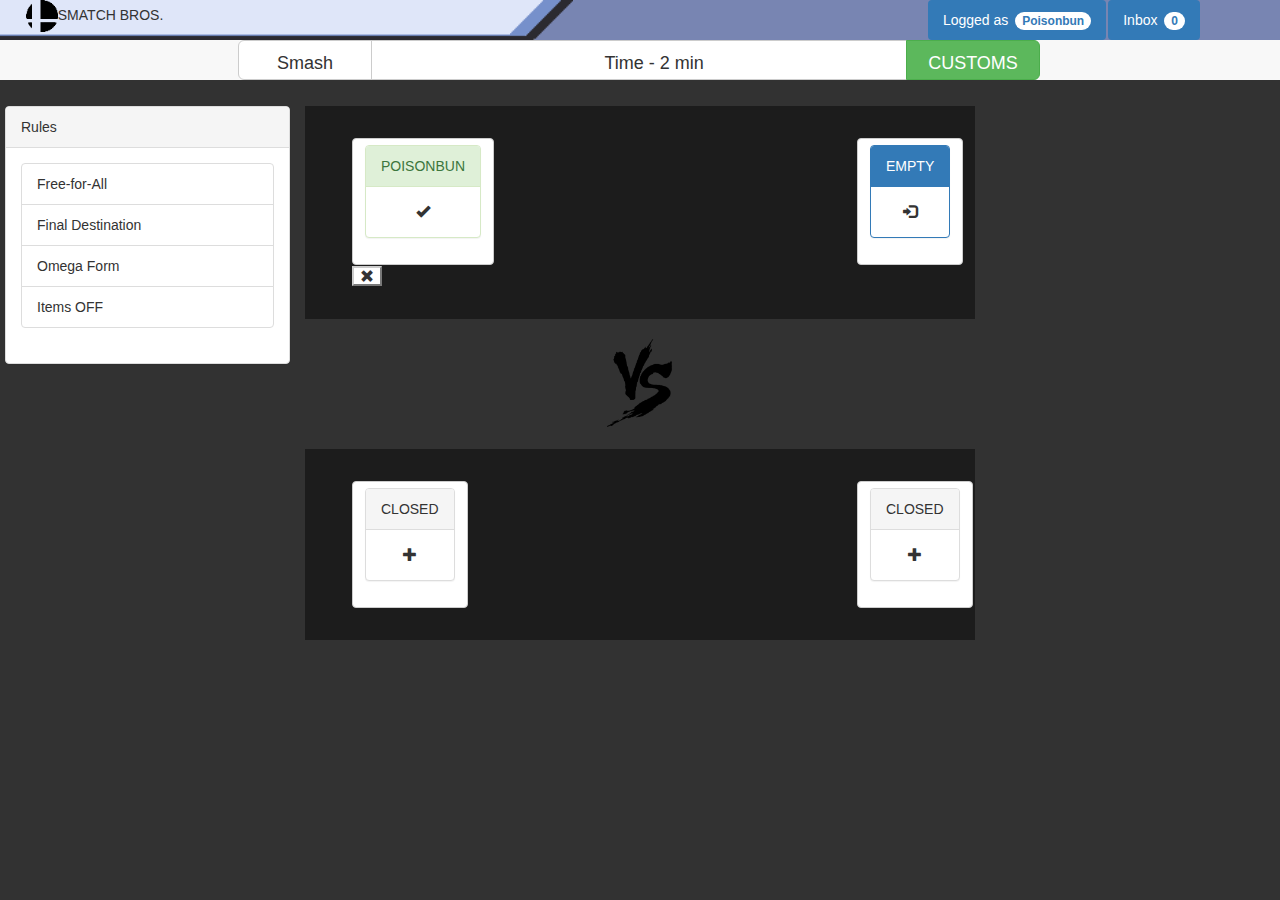
==== html/main.html @ 3c438fa9 "Replaced displayed page" ====
<!DOCTYPE html>
<html lang="en">
	<head>
		<meta charset="utf-8">
		<meta http-equiv="X-UA-Compatible" content="IE=edge">
		<meta name="viewport" content="width=device-width, initial-scale=1">
		<title>Bootstrap 101 Template</title>

		<!-- Bootstrap -->
		<link href="../css/bootstrap.min.css" rel="stylesheet">
		<link href="../css/main.css" rel="stylesheet">

		<!-- HTML5 shim and Respond.js for IE8 support of HTML5 elements and media queries -->
		<!-- WARNING: Respond.js doesn't work if you view the page via file:// -->
		<!--[if lt IE 9]>
		<script src="https://oss.maxcdn.com/html5shiv/3.7.2/html5shiv.min.js"></script>
		<script src="https://oss.maxcdn.com/respond/1.4.2/respond.min.js"></script>
		<![endif]-->
	</head>
	<body>
		<div class="site-header row">
			<img id="header-divider" src="../img/header_divider.png"></img>
			<img id="header-divider-head" src="../img/header_divider_head.png"></img>
			
			<div class="left-header col-md-5">
				<img id="header-smash-icon" src="../img/smash_icon.png"></img>SMATCH BROS.
			</div>
			<div class="right-header col-md-7">
				<img id="player_profile_icon" ng-src="img/player_profile_icon.png"></img>
				<div class="right-header col-md-6">
				</div>
				<div class="right-header col-md-6">
					<ul class="nav nav-pills" role="tablist">
						<li role="presentation" class="active"><a href="#">Logged as <span class="badge">Poisonbun</span></a></li>
						<li role="presentation" class="active"><a href="#">Inbox <span class="badge">0</span></a></li>
					</ul>
				</div>
			</div>
		</div>
		<div class="row lobby-body">
			<div class="row">
				<div class="lobby-header">
					<div class="buttons btn-group btn-group-lg" role="group">
						<button type="button" class="btn btn-default smash-button">Smash</button>
						<button class="btn btn-default victorycondition-button">
							<img id="victory_icon" class="stock_icon" ng-src="img/rules_stock_icon.png"></img>Time - 2 min
						</button>
						<button class="btn btn-success customization-button">CUSTOMS</button>
					</div>
				</div>
			</div>
			<div class="row slots">
				<div class="col-md-3">
					<div class="rules-panel panel panel-default">
						<div class="panel-heading">Rules</div>
						<div class="panel-body">
							<ul class="list-group">
								<li class="list-group-item">Free-for-All</li>
								<li class="list-group-item">Final Destination</li>
								<li class="list-group-item">Omega Form</li>
								<li class="list-group-item">Items OFF</li>
							</ul>
						</div>
					</div>
				</div>
				<div class="col-md-6">
					<div class="row top-slots">
						<div class="col-md-2 slot left-slot">
							<button type="button" class="slot btn btn-default">
								<div class="panel panel-success">
									<div class="panel-heading">POISONBUN</div>
									<div class="panel-body">
										<span class="glyphicon glyphicon-ok"></span>
									</div>
								</div>
								<button class="removebtn btn-default glyphicon glyphicon-remove"></button>
							</button>
						</div>
						<div class="col-md-8">
						</div>
						<div class="col-md-2 slot right-slot">
							<button type="button" class="slot btn btn-default">
								<div class="panel panel-primary">
									<div class="panel-heading">EMPTY</div>
									<div class="panel-body">
										<span class="glyphicon glyphicon-log-in"></span>
									</div>
								</div>
							</button>
						</div>
					</div>
					<div class="row">
						<img id="vs-icon" class="vs-icon" src="../img/vs_icon.png"></img>
					</div>
					<div class="row bottom-slots">
						<div class="col-md-2 slot left-slot">
							<button type="button" class="slot btn btn-default">
								<div class="panel panel-default">
									<div class="panel-heading">CLOSED</div>
									<div class="panel-body">
										<span class="glyphicon glyphicon-plus"></span>
									</div>
								</div>
							</button>
						</div>
						<div class="col-md-8">
						</div>
						<div class="col-md-2 slot right-slot">
							<button type="button" class="slot btn btn-default">
								<div class="panel panel-default">
									<div class="panel-heading">CLOSED</div>
									<div class="panel-body">
										<span class="glyphicon glyphicon-plus"></span>
									</div>
								</div>
							</button>
						</div>
					</div>
				</div>
				<div class="col-md-3">
				</div>
			</div>
		</div>

		<!-- jQuery (necessary for Bootstrap's JavaScript plugins) -->
		<script src="https://ajax.googleapis.com/ajax/libs/jquery/1.11.2/jquery.min.js"></script>
		<!-- Include all compiled plugins (below), or include individual files as needed -->
		<script src="js/bootstrap.min.js"></script>
	</body>
</html>
---- css/main.css ----
html,
body {
	height: 100%;
	margin: 0px;
	text-rendering: optimizeLegibility;
	font-family: "Open Sans", "Helvetica Neue", "Helvetica", "Arial", sans-serif;
}

body {
	background-color: #323232;
}

#header-divider-head {
	z-index:9996;
	position:absolute;
	padding-left:41%;
	max-height:40px;
	height:20%;
}


#header-divider {
	z-index:9996;
	position:absolute;
	max-height:40px;
	height:20%;
	width:41%;
}

.left-header {
	max-height:40px;
	height:40px;
	background-color:#dfe6f9;
}

.left-header > a {
	margin-top:1%;
	position:absolute;
	z-index:9999;
	font-family: "Lucida Console", Times, serif;
}

#header-smash-icon {
	max-height:40px;
	height:80%;
	margin-left:5%;
}

.site-header {
	background-color:#7885b2;
	height:40px;
}

.right-header {
	max-height:40px;
	background-color:#7885b2;
}

#player_profile_icon {
	float:right;
	height:20%;
	width:40%;
	max-height:40px;
	margin-right:10%;
}

.right-header > a {
	position:absolute;
	float:right;
	margin-right:10%;
	font-family: "Lucida Console", Times, serif;
}

.lobby-header {
	max-height:40px;
	height:20%;
	background-color: #f8f8f8;
}

.buttons {
	width:100%;
	margin-left:20%;
}

.smash-button {
	position:relative;
	height:40px;
	width:10%;
	margin-left:auto;
	margin-right:auto;
	display: inline;
	font-size:auto;
}

.stock_icon {
	height:auto;
	width:6%;
}

.vs-icon {
	margin-left:auto;
	margin-right:auto;
	display: block;
	width:10%;
	height:auto;
	padding-top:3%;
	padding-bottom:3%;
}

.victorycondition-button {
	position:relative;
	height:40px;
	width:40%;
	margin-left:auto;
	margin-right:auto;
	display: inline;
}

.customization-button {
	position:relative;
	height:40px;
	width:10%;
	margin-left:auto;
	margin-right:auto;
	display: inline;
}

.rules-panel {
	margin-left:20px;
}

.slot{
}

.lobby-body {
}

.slots {
	padding-top: 2%;
	position:relative;
}

.slots > div {
	
}

.top-slots {
	background-color:#1c1c1c;
	padding:5%;
}

.bottom-slots {
	background-color:#1c1c1c;
	padding:5%;
}

/*----------------------------
	The Navigation Menu
-----------------------------*/

.settings{ /* will style only the top level li */
	list-style: none;
	display: inline-block;
	line-height: 1;
	position:relative;
}

.settings ul{
	position:absolute;
	list-style:none;
	text-align:left;
	width:180px;
	left:50%;
	top:38px;
	margin-left:-158px;
	font:bold 12px 'Open Sans Condensed', sans-serif;
	
	/* This is important for the show/hide CSS animation */
	max-height:0px;
	overflow:hidden;
	
	-webkit-transition:max-height 0.4s linear;
	-moz-transition:max-height 0.4s linear;
	transition:max-height 0.4s linear;
}

.settings ul li{
	background-color:#313131;
}

.settings ul li a{
	padding:12px;
	color:#fff !important;
	text-decoration:none !important;
	display:block;
}

.settings ul li:nth-child(odd){ /* zebra stripes */
	background-color:#363636;
}

.settings ul li:hover{
	background-color:#444;
}

.settings ul li:first-child{
	border-radius:3px 3px 0 0;
	position:relative;
}

.settings ul li:first-child:before{ /* the pointer tip */
	content:'';
	position:absolute;
	width:1px;
	height:1px;
	border:5px solid transparent;
	border-bottom-color:#313131;
	left:50%;
	margin-left:-5px;
}

.settings ul li:last-child{
	border-bottom-left-radius:3px;
	border-bottom-right-radius:3px;
}

/* This will trigger the CSS */
/* transition animation on hover */

.settings:hover ul{
	max-height:200px; /* Increase when adding more dropdown items */
}
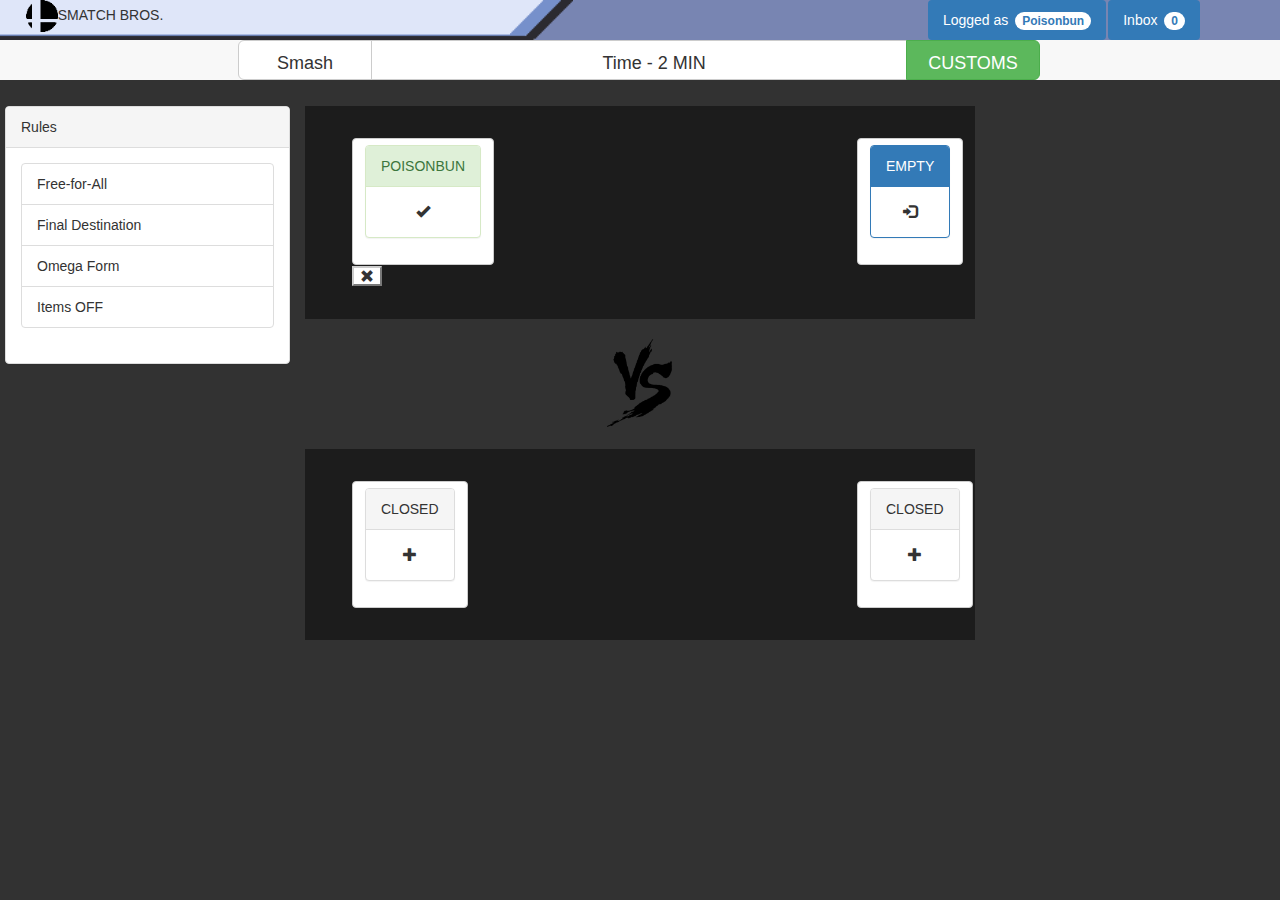
==== commit a0e8c342: "Replaced them again" ====
--- a/html/main.html
+++ b/html/main.html
@@ -43,7 +43,7 @@
 					<div class="buttons btn-group btn-group-lg" role="group">
 						<button type="button" class="btn btn-default smash-button">Smash</button>
 						<button class="btn btn-default victorycondition-button">
-							<img id="victory_icon" class="stock_icon" ng-src="img/rules_stock_icon.png"></img>Time - 2 min
+							<img id="victory_icon" class="stock_icon" ng-src="img/rules_stock_icon.png"></img>Time - 2 MIN
 						</button>
 						<button class="btn btn-success customization-button">CUSTOMS</button>
 					</div>
